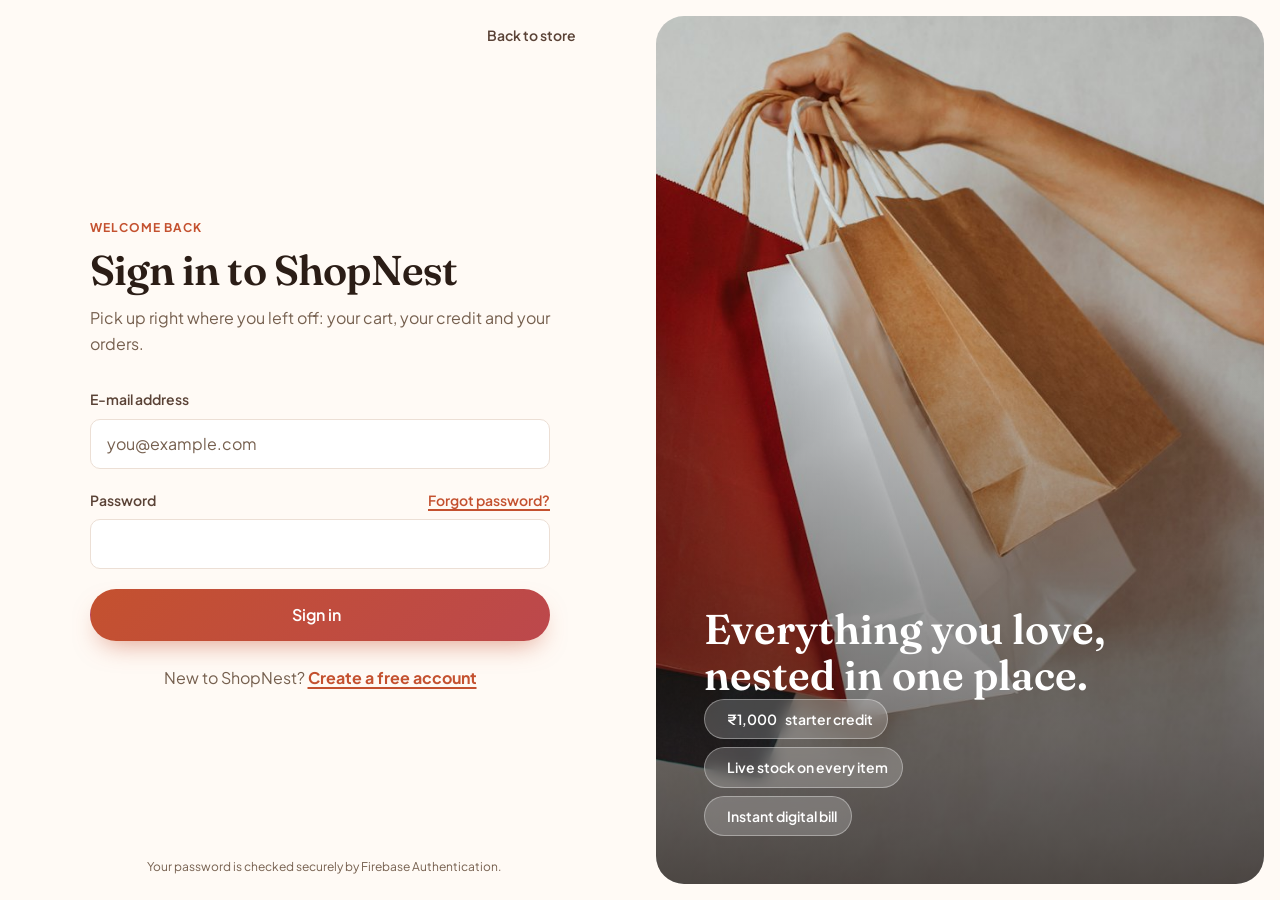
==== login.html @ c66fa0e1 "Authentication: sign up, sign in, reset password, session, route guards and validation" ====
<!DOCTYPE html>
<html lang="en">
<head>
  <meta charset="UTF-8">
  <meta name="viewport" content="width=device-width, initial-scale=1">
  <meta name="description" content="Sign in to your ShopNest account.">
  <meta name="theme-color" content="#fffaf5">
  <title>Sign in | ShopNest</title>
  <link rel="icon" href="assets/favicon.svg" type="image/svg+xml">
  <link rel="preconnect" href="https://fonts.googleapis.com">
  <link rel="preconnect" href="https://fonts.gstatic.com" crossorigin>
  <link rel="stylesheet" href="https://fonts.googleapis.com/css2?family=Fraunces:ital,opsz,wght@0,9..144,500;0,9..144,600;0,9..144,700;1,9..144,500;1,9..144,600&amp;family=Plus+Jakarta+Sans:wght@400;500;600;700;800&amp;display=swap">
  <link rel="stylesheet" href="css/theme.css">
  <link rel="stylesheet" href="css/base.css">
  <link rel="stylesheet" href="css/components.css">
  <link rel="stylesheet" href="css/auth.css">
</head>
<!-- data-guard="guest": signed-in users are sent to their home page -->
<body data-layout="auth" data-guard="guest" data-page="login">
  <a class="skip-link" href="#main">Skip to main content</a>

  <div class="auth-shell">
    <main id="main" class="auth-main page-main">
      <div class="auth-top">
        <div id="auth-logo"></div>
        <a class="auth-back" href="index.html"><span data-icon="chevronLeft" data-size="16"></span> Back to store</a>
      </div>

      <div class="auth-card">
        <p class="eyebrow">Welcome back</p>
        <h1 class="auth-title">Sign in to ShopNest</h1>
        <p class="auth-sub">Pick up right where you left off: your cart, your credit and your orders.</p>

        <!-- novalidate: we show our own friendly messages (js/validation.js) -->
        <form class="form-grid auth-form" id="login-form" novalidate>
          <div class="field">
            <label class="field-label" for="login-email">E-mail address</label>
            <input class="input" id="login-email" name="email" type="email" inputmode="email"
                   autocomplete="email" placeholder="you@example.com" required aria-describedby="login-email-error">
            <p class="field-error" id="login-email-error"></p>
          </div>

          <div class="field">
            <div class="field-row">
              <label class="field-label" for="login-password">Password</label>
              <a class="field-link" href="reset-password.html" id="forgot-link">Forgot password?</a>
            </div>
            <div class="password-wrap">
              <input class="input" id="login-password" name="password" type="password"
                     autocomplete="current-password" required aria-describedby="login-password-error">
              <button type="button" class="password-toggle" data-toggle-password aria-controls="login-password"
                      aria-pressed="false" aria-label="Show password"><span data-icon="eye"></span></button>
            </div>
            <p class="field-error" id="login-password-error"></p>
          </div>

          <button class="btn btn-primary btn-lg btn-block" id="login-submit" type="submit">
            Sign in <span data-icon="arrowRight" data-size="18"></span>
          </button>
        </form>

        <p class="auth-switch">New to ShopNest? <a href="signup.html" id="signup-link">Create a free account</a></p>
      </div>

      <p class="auth-foot"><span data-icon="shield" data-size="14"></span> Your password is checked securely by Firebase Authentication.</p>
    </main>

    <!-- Decorative photo panel (hidden on small screens) -->
    <aside class="auth-visual" aria-label="Why shop with ShopNest">
      <img src="assets/images/hero/shopping.jpg" alt="" width="900" height="1000">
      <div class="auth-visual__content">
        <p class="auth-visual__quote">Everything you love, nested in one place.</p>
        <ul class="auth-perks">
          <li><span data-icon="wallet" data-size="18"></span> <span data-credit-amount>₹1,000</span> starter credit</li>
          <li><span data-icon="bolt" data-size="18"></span> Live stock on every item</li>
          <li><span data-icon="receipt" data-size="18"></span> Instant digital bill</li>
        </ul>
      </div>
    </aside>
  </div>

  <script src="https://code.jquery.com/jquery-3.7.1.min.js" integrity="sha256-/JqT3SQfawRcv/BIHPThkBvs0OEvtFFmqPF/lYI/Cxo=" crossorigin="anonymous"></script>
  <script src="js/jquery-fallback.js"></script>
  <script src="js/config.js"></script>
  <script src="js/icons.js"></script>
  <script src="js/ui.js"></script>
  <script src="js/api.js"></script>
  <script src="js/auth.js"></script>
  <script src="js/layout.js"></script>
  <script src="js/validation.js"></script>
  <script src="js/auth-pages.js"></script>
</body>
</html>
---- css/theme.css ----
/* =====================================================================
   theme.css - THE DESIGN SYSTEM ("design tokens")
   This file contains ONLY CSS variables. Every other CSS file uses
   var(--name) instead of hard-coded colours, sizes or timings.
   Change a value here and the whole app re-themes itself.

   Mood: warm, light and stylish. Ivory and peach backgrounds,
   a terracotta brand colour, sage and mustard accents, cocoa text.
   ===================================================================== */

:root {
  /* ---------- 1. Raw palette (the paint tins) ---------- */
  --ivory-50:   #fffaf5;
  --ivory-100:  #fff4ea;
  --peach-100:  #ffeadb;
  --peach-200:  #ffd9c2;
  --peach-300:  #ffbf9c;
  --coral-400:  #ff9a76;
  --coral-500:  #f2734f;
  --terracotta-600: #c4512f;  /* brand: 4.6:1 with white text (AA) */
  --terracotta-700: #a3401f;
  --rose-400:   #ef8a9a;
  --rose-600:   #b8435c;      /* 5.3:1 with white text */
  --mustard-100: #fdf1d6;
  --mustard-400: #f2b544;
  --mustard-800: #865400;
  --sage-100:   #e4efe7;
  --sage-600:   #4f7a5e;      /* 4.9:1 with white text */
  --sage-700:   #3e6249;
  --red-100:    #fde4e0;
  --red-600:    #c8372d;
  --red-700:    #a32a22;
  --cocoa-950:  #1d130e;
  --cocoa-900:  #2b1d16;
  --cocoa-800:  #3d2a20;
  --cocoa-700:  #5a4236;
  --cocoa-500:  #76604f;      /* muted text: 5.6:1 on ivory (AA) */
  --cocoa-300:  #cbb8aa;
  --cocoa-200:  #ecdfd5;
  --cocoa-100:  #f6eee7;
  --white:      #ffffff;

  /* ---------- 2. Semantic colours (what the paint is FOR) ---------- */
  --color-bg:            var(--ivory-50);
  --color-surface:       var(--white);
  --color-surface-alt:   var(--ivory-100);
  --color-muted-bg:      var(--cocoa-100);
  --color-text:          var(--cocoa-900);
  --color-text-soft:     var(--cocoa-700);
  --color-text-muted:    var(--cocoa-500);
  --color-text-inverse:  var(--white);
  --color-border:        var(--cocoa-200);
  --color-border-strong: var(--cocoa-300);
  --color-selection:     var(--peach-200);
  --color-code-bg:       var(--cocoa-950);
  --color-code-text:     var(--peach-100);

  --color-primary:       var(--terracotta-600);
  --color-primary-hover: var(--terracotta-700);
  --color-primary-soft:  var(--peach-100);
  --color-accent:        var(--sage-600);
  --color-accent-strong: var(--sage-700);
  --color-accent-soft:   var(--sage-100);
  --color-highlight:     var(--mustard-400);
  --color-highlight-soft: var(--mustard-100);
  --color-focus:         var(--coral-500);

  --color-success:       var(--sage-700);
  --color-success-soft:  var(--sage-100);
  --color-warning:       var(--mustard-800);
  --color-warning-soft:  var(--mustard-100);
  --color-danger:        var(--red-600);
  --color-danger-hover:  var(--red-700);
  --color-danger-soft:   var(--red-100);
  --color-info:          var(--terracotta-700);
  --color-info-soft:     var(--peach-100);

  --color-overlay: rgba(29, 19, 14, 0.5);

  /* Decorative blobs behind the hero */
  --color-blob-a: var(--peach-200);
  --color-blob-b: var(--mustard-100);

  /* Announcement bar + footer + admin sidebar (dark cocoa) */
  --color-dark-bg:        var(--cocoa-900);
  --color-dark-text:      #e9dcd2;
  --color-dark-muted:     #b9a598;
  --color-sidebar-text:   #e2d4c9;
  --color-sidebar-muted:  #a8968a;
  --color-sidebar-active: var(--white);
  --color-admin-bg:       #f7f0ea;

  /* Logo gradient */
  --logo-a: var(--coral-400);
  --logo-b: var(--coral-500);
  --logo-c: var(--rose-600);

  /* Translucent ("glass") colours for layers over photos / gradients */
  --color-glass:        rgba(255, 250, 245, 0.86);
  --color-glass-border: rgba(236, 223, 213, 0.8);
  --white-a10: rgba(255, 255, 255, 0.10);
  --white-a20: rgba(255, 255, 255, 0.20);
  --white-a35: rgba(255, 255, 255, 0.35);
  --white-a70: rgba(255, 255, 255, 0.70);
  --white-a90: rgba(255, 255, 255, 0.92);
  --ink-a20:   rgba(29, 19, 14, 0.20);
  --ink-a55:   rgba(29, 19, 14, 0.55);
  --color-glow: rgba(196, 81, 47, 0.32);

  /* ---------- 3. Gradients ---------- */
  /* Bright sunset gradient: decoration only (not behind small text). */
  --gradient-brand: linear-gradient(135deg, var(--peach-300) 0%, var(--coral-500) 50%, var(--rose-400) 100%);
  /* Darker version: safe for white text on buttons (AA contrast). */
  --gradient-button: linear-gradient(135deg, var(--terracotta-600) 0%, var(--rose-600) 100%);
  /* Gradient for big headline words on light backgrounds. */
  --gradient-text: linear-gradient(120deg, var(--terracotta-600) 0%, var(--rose-600) 100%);
  /* Soft wash for hero / section backgrounds. */
  --gradient-soft: linear-gradient(135deg, var(--ivory-100) 0%, var(--peach-100) 55%, var(--mustard-100) 100%);
  --gradient-peach: linear-gradient(160deg, #ffe3d1 0%, #ffd2bd 100%);
  --gradient-sage: linear-gradient(160deg, #e7f1e9 0%, #d3e6d8 100%);
  --gradient-mustard: linear-gradient(160deg, #fff1d2 0%, #fde2a9 100%);
  --gradient-dark: linear-gradient(160deg, var(--cocoa-950) 0%, #2f1d15 60%, #3b2219 100%);
  --gradient-sheen: linear-gradient(110deg, transparent 30%, rgba(255, 255, 255, 0.6) 50%, transparent 70%);
  /* Darkens the bottom of a photo so white text on it stays readable. */
  --gradient-photo-shade: linear-gradient(180deg, transparent 35%, rgba(29, 19, 14, 0.72) 100%);

  /* ---------- 4. Category tones (fallback images + icons) ---------- */
  --cat-1-a:  #f2734f; --cat-1-b:  #c4512f;   /* Electronics */
  --cat-2-a:  #ef8a9a; --cat-2-b:  #b8435c;   /* Mobiles & Tablets */
  --cat-3-a:  #8c6a5a; --cat-3-b:  #5a4236;   /* Computers & Accessories */
  --cat-4-a:  #f29d8a; --cat-4-b:  #c9606e;   /* Clothing */
  --cat-5-a:  #e8a15d; --cat-5-b:  #b86a2a;   /* Footwear */
  --cat-6-a:  #7fae8c; --cat-6-b:  #4f7a5e;   /* Groceries */
  --cat-7-a:  #f2b544; --cat-7-b:  #c98a1c;   /* Home & Kitchen */
  --cat-8-a:  #f0a3b0; --cat-8-b:  #c46a7e;   /* Beauty & Personal Care */
  --cat-9-a:  #6fa59a; --cat-9-b:  #3e6f64;   /* Sports & Fitness */
  --cat-10-a: #d98b6a; --cat-10-b: #9c5236;   /* Books & Stationery */
  --cat-11-a: #f6b26b; --cat-11-b: #e0704f;   /* Toys & Baby */
  --cat-12-a: #a08876; --cat-12-b: #6b5141;   /* Watches & Accessories */
  --cat-13-a: #c9a36b; --cat-13-b: #8f6a37;   /* Pet Supplies */
  --cat-0-a:  #f2734f; --cat-0-b:  #b8435c;   /* anything else */

  /* ---------- 5. Typography ---------- */
  --font-sans: "Plus Jakarta Sans", system-ui, -apple-system, "Segoe UI", Roboto, "Helvetica Neue", Arial, sans-serif;
  --font-display: "Fraunces", Georgia, "Times New Roman", serif;
  --font-mono: ui-monospace, "Cascadia Code", Consolas, "Courier New", monospace;

  --fs-xs:   0.75rem;   /* 12px */
  --fs-sm:   0.875rem;  /* 14px */
  --fs-base: 1rem;      /* 16px */
  --fs-md:   1.125rem;  /* 18px */
  --fs-lg:   1.375rem;  /* 22px */
  --fs-xl:   1.75rem;   /* 28px */
  --fs-2xl:  clamp(1.9rem, 1.4rem + 1.8vw, 2.6rem);
  --fs-hero: clamp(2.3rem, 1.5rem + 3.4vw, 3.9rem);

  --fw-regular: 400;
  --fw-medium:  500;
  --fw-semibold: 600;
  --fw-bold:    700;
  --fw-black:   800;

  --lh-tight: 1.12;
  --lh-snug:  1.3;
  --lh-base:  1.6;

  --tracking-tight: -0.02em;
  --tracking-wide:  0.08em;

  /* ---------- 6. Spacing scale (4px steps) ---------- */
  --space-1:  0.25rem;
  --space-2:  0.5rem;
  --space-3:  0.75rem;
  --space-4:  1rem;
  --space-5:  1.25rem;
  --space-6:  1.5rem;
  --space-8:  2rem;
  --space-10: 2.5rem;
  --space-12: 3rem;
  --space-16: 4rem;
  --space-20: 5rem;

  /* ---------- 7. Radii ---------- */
  --radius-xs:   6px;
  --radius-sm:   10px;
  --radius-md:   14px;
  --radius-lg:   20px;
  --radius-xl:   28px;
  --radius-pill: 999px;

  /* ---------- 8. Shadows (warm-tinted) ---------- */
  --shadow-xs: 0 1px 2px rgba(61, 42, 32, 0.06);
  --shadow-sm: 0 2px 8px rgba(61, 42, 32, 0.06), 0 1px 2px rgba(61, 42, 32, 0.04);
  --shadow-md: 0 12px 28px -10px rgba(61, 42, 32, 0.16), 0 2px 6px rgba(61, 42, 32, 0.05);
  --shadow-lg: 0 26px 50px -18px rgba(91, 46, 25, 0.28), 0 6px 14px rgba(61, 42, 32, 0.06);
  --shadow-glow: 0 12px 26px -10px rgba(196, 81, 47, 0.55);
  --shadow-focus: 0 0 0 3px var(--white), 0 0 0 6px var(--color-focus);

  /* ---------- 9. Motion ---------- */
  --ease-out:    cubic-bezier(0.22, 1, 0.36, 1);
  --ease-spring: cubic-bezier(0.34, 1.56, 0.64, 1);
  --dur-fast: 150ms;
  --dur:      260ms;
  --dur-slow: 480ms;

  /* ---------- 10. Layout ---------- */
  --container-max: 1280px;
  --container-pad: clamp(1rem, 3vw, 2rem);
  --header-h: 76px;
  --sidebar-w: 264px;

  /* ---------- 11. Layers (z-index) ---------- */
  --z-header:  50;
  --z-sidebar: 60;
  --z-drawer:  80;
  --z-modal:   90;
  --z-toast:   100;
}

/* Users who ask their OS for less motion get instant transitions. */
@media (prefers-reduced-motion: reduce) {
  :root {
    --dur-fast: 0ms;
    --dur:      0ms;
    --dur-slow: 0ms;
  }
}
---- css/base.css ----
/* =====================================================================
   base.css - reset, typography, layout helpers and accessibility basics.
   Uses only variables from theme.css.
   ===================================================================== */

/* ---------- Reset ---------- */
*,
*::before,
*::after {
  box-sizing: border-box;
}

html {
  -webkit-text-size-adjust: 100%;
  scroll-behavior: smooth;
}

body {
  margin: 0;
  min-height: 100vh;
  font-family: var(--font-sans);
  font-size: var(--fs-base);
  line-height: var(--lh-base);
  color: var(--color-text);
  background: var(--color-bg);
  -webkit-font-smoothing: antialiased;
  -moz-osx-font-smoothing: grayscale;
  text-rendering: optimizeLegibility;
}

img,
svg {
  display: block;
  max-width: 100%;
}

/* Inline SVG icons sit next to text. */
.icon {
  display: inline-block;
  flex-shrink: 0;
  vertical-align: middle;
}

button,
input,
select,
textarea {
  font: inherit;
  color: inherit;
}

button {
  cursor: pointer;
}

h1, h2, h3, h4, h5, h6 {
  margin: 0;
  font-family: var(--font-display); /* Fraunces: a warm, stylish serif */
  line-height: var(--lh-tight);
  letter-spacing: var(--tracking-tight);
  font-weight: var(--fw-bold);
}

p {
  margin: 0;
}

ul[class],
ol[class] {
  margin: 0;
  padding: 0;
  list-style: none;
}

a {
  color: var(--color-primary);
  text-decoration-thickness: 1.5px;
  text-underline-offset: 3px;
}

a:hover {
  color: var(--color-primary-hover);
}

table {
  border-collapse: collapse;
  width: 100%;
}

pre,
code {
  font-family: var(--font-mono);
  font-size: var(--fs-sm);
}

::selection {
  background: var(--color-selection);
  color: var(--color-text);
}

/* ---------- Accessibility ---------- */

/* Visible focus ring for keyboard users only (not on mouse click). */
:focus-visible {
  outline: none;
  box-shadow: var(--shadow-focus);
  border-radius: var(--radius-xs);
}

/* Hidden on screen but still read by screen readers. */
.visually-hidden {
  position: absolute !important;
  width: 1px;
  height: 1px;
  padding: 0;
  margin: -1px;
  overflow: hidden;
  clip: rect(0 0 0 0);
  white-space: nowrap;
  border: 0;
}

/* "Skip to content" link: first thing a keyboard user reaches. */
.skip-link {
  position: absolute;
  top: var(--space-2);
  left: var(--space-2);
  z-index: var(--z-toast);
  padding: var(--space-2) var(--space-4);
  border-radius: var(--radius-sm);
  background: var(--color-primary);
  color: var(--color-text-inverse);
  font-weight: var(--fw-semibold);
  transform: translateY(-200%);
  transition: transform var(--dur) var(--ease-out);
}

.skip-link:focus {
  transform: translateY(0);
  color: var(--color-text-inverse);
}

/* ---------- Layout helpers ---------- */
.container {
  width: 100%;
  max-width: var(--container-max);
  margin-inline: auto;
  padding-inline: var(--container-pad);
}

.section {
  padding-block: var(--space-16);
}

.section-head {
  display: flex;
  flex-wrap: wrap;
  align-items: flex-end;
  justify-content: space-between;
  gap: var(--space-4);
  margin-bottom: var(--space-8);
}

.eyebrow {
  display: inline-flex;
  align-items: center;
  gap: var(--space-2);
  font-size: var(--fs-xs);
  font-weight: var(--fw-bold);
  letter-spacing: var(--tracking-wide);
  text-transform: uppercase;
  color: var(--color-primary);
}

.section-title {
  font-size: var(--fs-2xl);
  font-weight: var(--fw-semibold);
  margin-top: var(--space-2);
}

.section-sub {
  margin-top: var(--space-2);
  color: var(--color-text-muted);
  max-width: 56ch;
}

.text-gradient {
  background: var(--gradient-text);
  -webkit-background-clip: text;
  background-clip: text;
  color: transparent;
}

.text-muted {
  color: var(--color-text-muted);
}

.stack > * + * {
  margin-top: var(--space-4);
}

/* ---------- Route guards ----------
   Pages with <body data-guard="..."> stay invisible until js/auth.js
   has checked who is signed in and added the class "auth-ok".
   This stops a flash of a page the visitor is not allowed to see. */
body[data-guard]:not(.auth-ok) {
  visibility: hidden;
}

/* ---------- Small utilities ---------- */
.min-w-0 {
  min-width: 0;
}

/* Makes a <button> look like plain content (e.g. a sidebar link). */
.btn-reset {
  width: 100%;
  border: 0;
  background: none;
  text-align: left;
  font: inherit;
}

@media (max-width: 600px) {
  .hide-sm {
    display: none !important;
  }
}

/* ---------- Page entrance animation ---------- */
.page-main {
  animation: page-in var(--dur-slow) var(--ease-out) both;
}

@keyframes page-in {
  from {
    opacity: 0;
    transform: translateY(12px);
  }
  to {
    opacity: 1;
    transform: none;
  }
}

/* Users who prefer less motion: switch off animations everywhere. */
@media (prefers-reduced-motion: reduce) {
  *,
  *::before,
  *::after {
    animation-duration: 0.01ms !important;
    animation-iteration-count: 1 !important;
    transition-duration: 0.01ms !important;
    scroll-behavior: auto !important;
  }
}
---- css/components.css ----
/* =====================================================================
   components.css - reusable building blocks used on every page:
   logo, buttons, spinner, form fields, cards, badges, chips,
   product image placeholder, skeleton loaders, pagination,
   empty state, toast notifications and modal dialogs.
   ===================================================================== */

/* =========================== LOGO =========================== */
.logo {
  display: inline-flex;
  align-items: center;
  gap: var(--space-3);
  text-decoration: none;
  color: var(--color-text);
}

.logo:hover {
  color: var(--color-text);
}

.logo-mark {
  flex-shrink: 0;
  width: 40px;
  height: 40px;
  filter: drop-shadow(0 6px 12px var(--color-glow));
  transition: transform var(--dur) var(--ease-spring);
}

.logo:hover .logo-mark {
  transform: rotate(-8deg) scale(1.06);
}

.logo-text {
  font-family: var(--font-display);
  font-size: var(--fs-lg);
  font-weight: var(--fw-bold);
  letter-spacing: -0.02em;
}

.logo-text span {
  background: var(--gradient-text);
  -webkit-background-clip: text;
  background-clip: text;
  color: transparent;
}

/* Colours inside the SVG logo come from the theme. */
.logo-stop-a { stop-color: var(--logo-a); }
.logo-stop-b { stop-color: var(--logo-b); }
.logo-stop-c { stop-color: var(--logo-c); }
.logo-bag    { fill: var(--white); }
.logo-weave  { stroke: var(--color-primary); }
.logo-handle { stroke: var(--white); }
.logo-egg    { fill: var(--color-highlight); }

.logo--light .logo-text {
  color: var(--white);
}

/* =========================== BUTTONS =========================== */
.btn {
  --btn-pad-y: 0.72rem;
  --btn-pad-x: 1.25rem;
  position: relative;
  display: inline-flex;
  align-items: center;
  justify-content: center;
  gap: var(--space-2);
  padding: var(--btn-pad-y) var(--btn-pad-x);
  border: 1.5px solid transparent;
  border-radius: var(--radius-pill);
  font-size: var(--fs-sm);
  font-weight: var(--fw-semibold);
  line-height: 1.2;
  text-decoration: none;
  white-space: nowrap;
  user-select: none;
  transition:
    transform var(--dur-fast) var(--ease-out),
    box-shadow var(--dur) var(--ease-out),
    background-color var(--dur) var(--ease-out),
    border-color var(--dur) var(--ease-out),
    color var(--dur) var(--ease-out);
}

.btn:active:not([disabled]) {
  transform: translateY(1px) scale(0.98);
}

.btn[disabled],
.btn[aria-disabled="true"] {
  opacity: 0.6;
  cursor: not-allowed;
  box-shadow: none;
}

/* Primary: rich gradient, white text, soft glow. */
.btn-primary {
  background: var(--gradient-button);
  background-size: 160% 100%;
  background-position: 0% 50%;
  color: var(--color-text-inverse);
  box-shadow: var(--shadow-glow);
}

.btn-primary:hover:not([disabled]) {
  background-position: 100% 50%;
  color: var(--color-text-inverse);
  transform: translateY(-2px);
}

.btn-secondary {
  background: var(--color-surface);
  border-color: var(--color-border);
  color: var(--color-text);
  box-shadow: var(--shadow-xs);
}

.btn-secondary:hover:not([disabled]) {
  border-color: var(--color-primary);
  color: var(--color-primary);
}

.btn-ghost {
  background: transparent;
  color: var(--color-text-soft);
}

.btn-ghost:hover:not([disabled]) {
  background: var(--color-primary-soft);
  color: var(--color-primary-hover);
}

.btn-accent {
  background: var(--color-accent);
  color: var(--color-text-inverse);
}

.btn-accent:hover:not([disabled]) {
  background: var(--color-accent-strong);
  color: var(--color-text-inverse);
}

.btn-danger {
  background: var(--color-danger);
  color: var(--color-text-inverse);
}

.btn-danger:hover:not([disabled]) {
  background: var(--color-danger-hover);
  color: var(--color-text-inverse);
}

.btn-light {
  background: var(--white);
  color: var(--color-primary);
}

.btn-light:hover:not([disabled]) {
  color: var(--color-primary-hover);
  transform: translateY(-2px);
}

.btn-sm {
  --btn-pad-y: 0.45rem;
  --btn-pad-x: 0.9rem;
  font-size: var(--fs-xs);
}

.btn-lg {
  --btn-pad-y: 0.95rem;
  --btn-pad-x: 1.75rem;
  font-size: var(--fs-base);
}

.btn-block {
  width: 100%;
}

/* Round icon-only button (cart, close, menu ...). Needs an aria-label. */
.btn-icon {
  --btn-pad-y: 0;
  --btn-pad-x: 0;
  width: 44px;
  height: 44px;
  border-radius: var(--radius-pill);
}

/* Busy state (set by Ui.setBusy): text fades, spinner shows. */
.btn.is-busy {
  pointer-events: none;
}

/* =========================== SPINNER =========================== */
.spinner {
  display: inline-block;
  width: 1.1em;
  height: 1.1em;
  border: 2px solid currentColor;
  border-right-color: transparent;
  border-radius: 50%;
  animation: spin 0.7s linear infinite;
}

.spinner-lg {
  width: 2.5rem;
  height: 2.5rem;
  border-width: 3px;
  color: var(--color-primary);
}

@keyframes spin {
  to {
    transform: rotate(360deg);
  }
}

/* =========================== FORMS =========================== */
.form-grid {
  display: grid;
  gap: var(--space-5);
}

.field {
  display: grid;
  align-content: start; /* side-by-side fields stay top-aligned even if one has a hint */
  gap: var(--space-2);
}

.field-label {
  font-size: var(--fs-sm);
  font-weight: var(--fw-semibold);
  color: var(--color-text-soft);
}

.field-label .required {
  color: var(--color-danger);
}

.input {
  width: 100%;
  min-height: 48px;
  padding: 0.7rem 1rem;
  border: 1.5px solid var(--color-border);
  border-radius: var(--radius-sm);
  background: var(--color-surface);
  color: var(--color-text);
  transition: border-color var(--dur) var(--ease-out), box-shadow var(--dur) var(--ease-out);
}

.input::placeholder {
  color: var(--color-text-muted);
}

.input:hover {
  border-color: var(--color-border-strong);
}

.input:focus {
  outline: none;
  border-color: var(--color-primary);
  box-shadow: 0 0 0 4px var(--color-primary-soft);
}

textarea.input {
  min-height: 110px;
  resize: vertical;
}

select.input {
  appearance: none;
  padding-right: 2.5rem;
  background-image: linear-gradient(45deg, transparent 50%, var(--color-text-muted) 50%),
    linear-gradient(135deg, var(--color-text-muted) 50%, transparent 50%);
  background-position: calc(100% - 20px) 50%, calc(100% - 14px) 50%;
  background-size: 6px 6px;
  background-repeat: no-repeat;
}

.input.is-invalid {
  border-color: var(--color-danger);
}

.input.is-invalid:focus {
  box-shadow: 0 0 0 4px var(--color-danger-soft);
}

.field-hint {
  font-size: var(--fs-xs);
  color: var(--color-text-muted);
}

.field-error {
  display: flex;
  align-items: center;
  gap: var(--space-1);
  font-size: var(--fs-xs);
  font-weight: var(--fw-medium);
  color: var(--color-danger);
}

.field-error:empty {
  display: none;
}

/* Input with an icon on the left (e.g. search). */
.input-wrap {
  position: relative;
}

.input-wrap > .icon {
  position: absolute;
  left: 14px;
  top: 50%;
  transform: translateY(-50%);
  color: var(--color-text-muted);
  pointer-events: none;
}

.input-wrap > .input {
  padding-left: 2.75rem;
}

/* Two fields side by side (they stack on phones). */
.field-pair {
  display: grid;
  grid-template-columns: 1fr 1fr;
  gap: var(--space-5) var(--space-4);
}

/* A fixed prefix inside an input: "+91" for mobiles, "₹" for prices. */
.input-prefix {
  position: relative;
}

.input-prefix__text {
  position: absolute;
  top: 50%;
  left: 14px;
  font-weight: var(--fw-semibold);
  color: var(--color-text-muted);
  transform: translateY(-50%);
  pointer-events: none;
}

.input-prefix .input {
  padding-left: 3.1rem;
}

/* Label on the left, a link on the right ("Forgot password?"). */
.field-row {
  display: flex;
  align-items: baseline;
  justify-content: space-between;
  gap: var(--space-3);
}

.field-link {
  font-size: var(--fs-sm);
  font-weight: var(--fw-semibold);
}

/* Small counter next to a textarea label ("120 / 500"). */
.char-count {
  font-size: var(--fs-xs);
  color: var(--color-text-muted);
  font-variant-numeric: tabular-nums;
}

@media (max-width: 520px) {
  .field-pair {
    grid-template-columns: 1fr;
  }
}

/* =========================== SWITCH (on / off) ===========================
   Two versions share these styles:
   1. <button role="switch" aria-checked="true">  (table rows: click = save)
   2. <label class="switch"><input type="checkbox" class="switch__input"> (forms) */
.switch {
  display: inline-flex;
  align-items: center;
  gap: var(--space-2);
  padding: 4px;
  border: 0;
  border-radius: var(--radius-pill);
  background: none;
  font-size: var(--fs-sm);
  font-weight: var(--fw-semibold);
  color: var(--color-text-soft);
  cursor: pointer;
}

.switch__input {
  position: absolute;
  opacity: 0;
  width: 1px;
  height: 1px;
}

.switch__track {
  position: relative;
  flex-shrink: 0;
  width: 40px;
  height: 24px;
  border-radius: var(--radius-pill);
  background: var(--color-border-strong);
  transition: background-color var(--dur) var(--ease-out);
}

.switch__thumb {
  position: absolute;
  top: 3px;
  left: 3px;
  width: 18px;
  height: 18px;
  border-radius: 50%;
  background: var(--white);
  box-shadow: var(--shadow-sm);
  transition: transform var(--dur) var(--ease-spring);
}

/* ON state, for both versions */
.switch[aria-checked="true"] .switch__track,
.switch__input:checked + .switch__track {
  background: var(--color-accent);
}

.switch[aria-checked="true"] .switch__thumb,
.switch__input:checked + .switch__track .switch__thumb {
  transform: translateX(16px);
}

.switch[aria-checked="true"] .switch__text {
  color: var(--color-accent-strong);
}

.switch__input:focus-visible + .switch__track {
  box-shadow: var(--shadow-focus);
}

.switch.is-busy {
  opacity: 0.6;
  cursor: progress;
}

.switch--field {
  justify-self: start;
  min-height: 48px;
}

/* =========================== CARDS =========================== */
.card {
  background: var(--color-surface);
  border: 1px solid var(--color-border);
  border-radius: var(--radius-lg);
  box-shadow: var(--shadow-sm);
}

.card-pad {
  padding: var(--space-6);
}

.card-title {
  font-size: var(--fs-md);
  font-weight: var(--fw-bold);
}

/* Round avatar with the user's first letter (store header + admin sidebar). */
.avatar {
  display: grid;
  place-items: center;
  width: 32px;
  height: 32px;
  border-radius: 50%;
  background: var(--gradient-button);
  color: var(--color-text-inverse);
  font-size: var(--fs-xs);
  font-weight: var(--fw-bold);
  text-transform: uppercase;
}

/* =========================== BADGES =========================== */
.badge {
  display: inline-flex;
  align-items: center;
  gap: 0.35em;
  padding: 0.25em 0.7em;
  border-radius: var(--radius-pill);
  font-size: var(--fs-xs);
  font-weight: var(--fw-semibold);
  line-height: 1.4;
  white-space: nowrap;
}

/* The small coloured dot before the badge text. */
.badge-dot::before {
  content: "";
  width: 0.5em;
  height: 0.5em;
  border-radius: 50%;
  background: currentColor;
}

.badge-success { background: var(--color-success-soft); color: var(--color-success); }
.badge-warning { background: var(--color-warning-soft); color: var(--color-warning); }
.badge-danger  { background: var(--color-danger-soft);  color: var(--color-danger-hover); }
.badge-info    { background: var(--color-info-soft);    color: var(--color-info); }
.badge-accent  { background: var(--color-accent-soft);  color: var(--color-accent-strong); }
.badge-muted   { background: var(--color-muted-bg);            color: var(--color-text-soft); }

/* =========================== CHIPS (filters) =========================== */
.chip-row {
  display: flex;
  flex-wrap: wrap;
  gap: var(--space-2);
}

.chip {
  display: inline-flex;
  align-items: center;
  gap: var(--space-2);
  min-height: 40px;
  padding: 0.45rem 1rem 0.45rem 0.55rem;
  border: 1.5px solid var(--color-border);
  border-radius: var(--radius-pill);
  background: var(--color-surface);
  color: var(--color-text-soft);
  font-size: var(--fs-sm);
  font-weight: var(--fw-semibold);
  text-decoration: none;
  transition: all var(--dur) var(--ease-out);
}

.chip-icon {
  display: grid;
  place-items: center;
  width: 28px;
  height: 28px;
  border-radius: 50%;
  background: linear-gradient(135deg, var(--tone-a), var(--tone-b));
  color: var(--white);
}

.chip:hover {
  border-color: var(--color-primary);
  color: var(--color-primary);
  transform: translateY(-2px);
  box-shadow: var(--shadow-sm);
}

.chip.is-active,
.chip[aria-pressed="true"] {
  border-color: transparent;
  background: var(--gradient-button);
  color: var(--color-text-inverse);
  box-shadow: var(--shadow-glow);
}

/* =========================== CATEGORY TONES =========================== */
/* placeholder.js adds .tone-N; these map N to the colours in theme.css. */
.tone-0  { --tone-a: var(--cat-0-a);  --tone-b: var(--cat-0-b); }
.tone-1  { --tone-a: var(--cat-1-a);  --tone-b: var(--cat-1-b); }
.tone-2  { --tone-a: var(--cat-2-a);  --tone-b: var(--cat-2-b); }
.tone-3  { --tone-a: var(--cat-3-a);  --tone-b: var(--cat-3-b); }
.tone-4  { --tone-a: var(--cat-4-a);  --tone-b: var(--cat-4-b); }
.tone-5  { --tone-a: var(--cat-5-a);  --tone-b: var(--cat-5-b); }
.tone-6  { --tone-a: var(--cat-6-a);  --tone-b: var(--cat-6-b); }
.tone-7  { --tone-a: var(--cat-7-a);  --tone-b: var(--cat-7-b); }
.tone-8  { --tone-a: var(--cat-8-a);  --tone-b: var(--cat-8-b); }
.tone-9  { --tone-a: var(--cat-9-a);  --tone-b: var(--cat-9-b); }
.tone-10 { --tone-a: var(--cat-10-a); --tone-b: var(--cat-10-b); }
.tone-11 { --tone-a: var(--cat-11-a); --tone-b: var(--cat-11-b); }
.tone-12 { --tone-a: var(--cat-12-a); --tone-b: var(--cat-12-b); }
.tone-13 { --tone-a: var(--cat-13-a); --tone-b: var(--cat-13-b); }

/* =========================== PRODUCT IMAGE PLACEHOLDER =========================== */
/* A category-coloured gradient "photo" with a big faded icon and the
   product initials on a frosted-glass tile. Built by placeholder.js. */
.product-art {
  position: relative;
  display: grid;
  place-items: center;
  aspect-ratio: 4 / 3;
  overflow: hidden;
  isolation: isolate;
  border-radius: var(--radius-md);
  background: linear-gradient(135deg, var(--tone-a), var(--tone-b));
  color: var(--white);
}

/* Two soft light blobs give the gradient depth. */
.product-art::before {
  content: "";
  position: absolute;
  inset: 0;
  z-index: -1;
  background:
    radial-gradient(circle at 18% 12%, var(--white-a35), transparent 42%),
    radial-gradient(circle at 92% 95%, var(--white-a20), transparent 48%);
}

/* Subtle dotted texture. */
.product-art::after {
  content: "";
  position: absolute;
  inset: 0;
  z-index: -1;
  background-image: radial-gradient(var(--white-a20) 1px, transparent 1px);
  background-size: 14px 14px;
  mask-image: linear-gradient(160deg, black, transparent 70%);
  -webkit-mask-image: linear-gradient(160deg, black, transparent 70%);
}

.product-art__watermark {
  display: block;
  position: absolute;
  right: -10%;
  bottom: -16%;
  width: 64%;
  height: auto;
  opacity: 0.2;
  transform: rotate(-14deg);
  transition: transform var(--dur-slow) var(--ease-out);
}

.product-art__watermark svg {
  width: 100%;
  height: auto;
}

.product-art__initials {
  padding: 0.3em 0.55em;
  border: 1px solid var(--white-a35);
  border-radius: var(--radius-md);
  background: var(--white-a20);
  backdrop-filter: blur(8px);
  -webkit-backdrop-filter: blur(8px);
  font-size: clamp(1.6rem, 1.2rem + 2vw, 2.4rem);
  font-weight: var(--fw-black);
  letter-spacing: -0.04em;
  line-height: 1;
  box-shadow: 0 10px 30px -10px var(--ink-a20);
}

.product-art__badge {
  position: absolute;
  top: var(--space-3);
  left: var(--space-3);
  display: grid;
  place-items: center;
  width: 34px;
  height: 34px;
  border-radius: 50%;
  background: var(--white-a20);
  border: 1px solid var(--white-a35);
  backdrop-filter: blur(6px);
  -webkit-backdrop-filter: blur(6px);
}

/* Larger version for the product details page. */
.product-art--lg {
  aspect-ratio: 1 / 1;
  border-radius: var(--radius-xl);
}

.product-art--lg .product-art__initials {
  font-size: clamp(2.6rem, 2rem + 4vw, 4.5rem);
}

/* Tiny square version for table rows and cart lines. */
.product-art--thumb {
  width: 44px;
  aspect-ratio: 1 / 1;
  border-radius: var(--radius-sm);
}

.product-art--thumb .product-art__badge,
.product-art--thumb .product-art__watermark {
  display: none;
}

.product-art--thumb .product-art__initials {
  padding: 0;
  border: 0;
  background: none;
  box-shadow: none;
  backdrop-filter: none;
  -webkit-backdrop-filter: none;
  font-size: var(--fs-sm);
  letter-spacing: 0;
}

/* =========================== PRODUCT PHOTO =========================== */
/* Real photo in a square frame with a warm background while it loads. */
.product-photo {
  position: relative;
  aspect-ratio: 1 / 1;
  overflow: hidden;
  border-radius: var(--radius-md);
  background: var(--color-muted-bg);
}

.product-photo img {
  width: 100%;
  height: 100%;
  object-fit: cover;
  transition: transform var(--dur-slow) var(--ease-out);
}

.product-photo--lg {
  border-radius: var(--radius-xl);
}

.product-photo--thumb {
  width: 44px;
  border-radius: var(--radius-sm);
}

/* The generated picture is square too when it replaces a photo. */
.product-art--md {
  aspect-ratio: 1 / 1;
}

/* =========================== PRODUCT CARD =========================== */
.product-grid {
  display: grid;
  grid-template-columns: repeat(4, minmax(0, 1fr));
  gap: var(--space-6);
}

.product-card {
  position: relative;
  display: flex;
  flex-direction: column;
  overflow: hidden;
  border: 1px solid var(--color-border);
  border-radius: var(--radius-lg);
  background: var(--color-surface);
  transition: transform var(--dur) var(--ease-out), box-shadow var(--dur) var(--ease-out), border-color var(--dur) var(--ease-out);
}

.product-card:hover {
  transform: translateY(-6px);
  border-color: transparent;
  box-shadow: var(--shadow-lg);
}

.product-card__media {
  position: relative;
  padding: var(--space-3) var(--space-3) 0;
}

.product-card:hover .product-photo img {
  transform: scale(1.06);
}

/* Small label on the photo, e.g. "Only 8 left". */
.product-card__flag {
  position: absolute;
  top: var(--space-5);
  left: var(--space-5);
  padding: 4px 10px;
  border-radius: var(--radius-pill);
  background: var(--white-a90);
  box-shadow: var(--shadow-sm);
  font-size: var(--fs-xs);
  font-weight: var(--fw-bold);
  color: var(--color-primary-hover);
}

.product-card__body {
  display: flex;
  flex: 1;
  flex-direction: column;
  gap: var(--space-1);
  padding: var(--space-4) var(--space-4) var(--space-4);
}

.product-card__cat {
  font-size: var(--fs-xs);
  font-weight: var(--fw-semibold);
  letter-spacing: 0.04em;
  text-transform: uppercase;
  color: var(--color-text-muted);
}

.product-card__title {
  font-family: var(--font-sans);
  font-size: var(--fs-base);
  font-weight: var(--fw-semibold);
  letter-spacing: 0;
  line-height: var(--lh-snug);
}

.product-card__foot {
  display: flex;
  align-items: center;
  justify-content: space-between;
  gap: var(--space-3);
  margin-top: auto;
  padding-top: var(--space-3);
}

.product-card__price {
  font-family: var(--font-display);
  font-size: var(--fs-lg);
  font-weight: var(--fw-semibold);
}

@media (max-width: 1024px) {
  .product-grid {
    grid-template-columns: repeat(3, minmax(0, 1fr));
  }
}

@media (max-width: 700px) {
  .product-grid {
    grid-template-columns: repeat(2, minmax(0, 1fr));
    gap: var(--space-3);
  }

  .product-card__body {
    padding: var(--space-3);
  }

  .product-card__foot {
    flex-direction: column;
    align-items: stretch;
  }
}

/* =========================== SKELETON LOADERS =========================== */
.skeleton {
  position: relative;
  overflow: hidden;
  border-radius: var(--radius-sm);
  background: var(--color-muted-bg);
}

.skeleton::after {
  content: "";
  position: absolute;
  inset: 0;
  background: var(--gradient-sheen);
  transform: translateX(-100%);
  animation: shimmer 1.4s ease-in-out infinite;
}

@keyframes shimmer {
  to {
    transform: translateX(100%);
  }
}

.skeleton-line {
  height: 0.9rem;
  margin-top: var(--space-2);
}

.skeleton-line.w-40 { width: 40%; }
.skeleton-line.w-60 { width: 60%; }
.skeleton-line.w-80 { width: 80%; }

.skeleton-art {
  aspect-ratio: 1 / 1;
  border-radius: var(--radius-md);
}

.skeleton-chip {
  width: 120px;
  height: 40px;
  border-radius: var(--radius-pill);
}

.skeleton-card {
  padding: var(--space-3);
}

.skeleton-tile {
  height: 150px;
  border-radius: var(--radius-lg);
}

/* =========================== DATA TABLES =========================== */
/* Tables scroll sideways on small screens instead of breaking the layout. */
.table-wrap {
  overflow-x: auto;
}

.data-table th,
.data-table td {
  padding: var(--space-3) var(--space-4);
  text-align: left;
  white-space: nowrap;
}

/* Cells that may wrap onto two lines (e.g. long category names). */
.data-table .cell-wrap {
  min-width: 120px;
  white-space: normal;
}

.data-table thead th {
  position: sticky;
  top: 0;
  background: var(--color-surface-alt);
  font-size: var(--fs-xs);
  font-weight: var(--fw-bold);
  letter-spacing: var(--tracking-wide);
  text-transform: uppercase;
  color: var(--color-text-muted);
}

.data-table tbody tr {
  border-top: 1px solid var(--color-border);
  transition: background-color var(--dur-fast) var(--ease-out);
}

.data-table tbody tr:hover {
  background: var(--color-surface-alt);
}

.data-table .num {
  text-align: right;
  font-variant-numeric: tabular-nums;
}

/* Product name + thumbnail inside a table cell. */
.cell-product {
  display: flex;
  align-items: center;
  gap: var(--space-3);
  font-weight: var(--fw-semibold);
}

/* =========================== CODE BLOCKS =========================== */
.code-block {
  margin: 0;
  padding: var(--space-4);
  max-height: 280px;
  overflow: auto;
  border-radius: var(--radius-md);
  background: var(--color-code-bg);
  color: var(--color-code-text);
  font-size: var(--fs-xs);
  line-height: 1.55;
}

/* =========================== PAGINATION =========================== */
.pagination {
  display: flex;
  flex-wrap: wrap;
  align-items: center;
  justify-content: center;
  gap: var(--space-3);
  margin-top: var(--space-8);
}

.pagination-info {
  min-width: 7rem;
  text-align: center;
  font-size: var(--fs-sm);
  font-weight: var(--fw-semibold);
  color: var(--color-text-muted);
}

/* =========================== EMPTY STATE =========================== */
.empty-state {
  display: grid;
  justify-items: center;
  gap: var(--space-3);
  padding: var(--space-12) var(--space-6);
  text-align: center;
  border: 2px dashed var(--color-border);
  border-radius: var(--radius-xl);
  background: var(--color-surface);
}

.empty-state__art {
  display: grid;
  place-items: center;
  width: 96px;
  height: 96px;
  margin-bottom: var(--space-2);
  border-radius: 32px;
  background: var(--gradient-soft);
  color: var(--color-primary);
  box-shadow: inset 0 0 0 1px var(--color-primary-soft);
  animation: float 4s ease-in-out infinite;
}

.empty-state__title {
  font-size: var(--fs-lg);
  font-weight: var(--fw-bold);
}

.empty-state__text {
  max-width: 42ch;
  color: var(--color-text-muted);
}

@keyframes float {
  0%, 100% { transform: translateY(0); }
  50%      { transform: translateY(-8px); }
}

/* =========================== TOASTS =========================== */
.toast-region {
  position: fixed;
  top: var(--space-4);
  right: var(--space-4);
  z-index: var(--z-toast);
  display: grid;
  gap: var(--space-3);
  width: min(380px, calc(100vw - 2rem));
  pointer-events: none;
}

.toast {
  --toast-color: var(--color-info);
  --toast-soft: var(--color-info-soft);
  position: relative;
  display: grid;
  grid-template-columns: auto 1fr auto;
  align-items: start;
  gap: var(--space-3);
  padding: var(--space-4);
  overflow: hidden;
  border: 1px solid var(--color-border);
  border-radius: var(--radius-md);
  background: var(--color-surface);
  box-shadow: var(--shadow-lg);
  pointer-events: auto;
  animation: toast-in var(--dur-slow) var(--ease-spring) both;
}

.toast.is-leaving {
  animation: toast-out var(--dur) var(--ease-out) both;
}

.toast--success { --toast-color: var(--color-success); --toast-soft: var(--color-success-soft); }
.toast--error   { --toast-color: var(--color-danger);  --toast-soft: var(--color-danger-soft); }
.toast--warning { --toast-color: var(--color-warning); --toast-soft: var(--color-warning-soft); }

.toast__icon {
  display: grid;
  place-items: center;
  width: 36px;
  height: 36px;
  border-radius: var(--radius-sm);
  background: var(--toast-soft);
  color: var(--toast-color);
}

.toast__title {
  font-size: var(--fs-sm);
  font-weight: var(--fw-bold);
}

.toast__message {
  margin-top: 2px;
  font-size: var(--fs-sm);
  color: var(--color-text-soft);
  word-break: break-word;
}

.toast__close {
  width: 32px;
  height: 32px;
  margin: -4px -4px 0 0;
}

/* The bar at the bottom that shrinks while the toast is visible. */
.toast__timer {
  position: absolute;
  left: 0;
  bottom: 0;
  height: 3px;
  width: 100%;
  background: var(--toast-color);
  transform-origin: left;
  animation: toast-timer 4.5s linear forwards; /* keep in sync with TOAST_MS in ui.js */
}

.toast--error .toast__timer {
  animation-duration: 7s;
}

/* Hovering a toast pauses its countdown (ui.js pauses the real timer too). */
.toast:hover .toast__timer,
.toast:focus-within .toast__timer {
  animation-play-state: paused;
}

@keyframes toast-in {
  from { opacity: 0; transform: translateX(40px) scale(0.96); }
  to   { opacity: 1; transform: none; }
}

@keyframes toast-out {
  to { opacity: 0; transform: translateX(40px); }
}

@keyframes toast-timer {
  to { transform: scaleX(0); }
}

/* =========================== MODAL =========================== */
.modal-backdrop {
  position: fixed;
  inset: 0;
  z-index: var(--z-modal);
  display: grid;
  place-items: center;
  padding: var(--space-4);
  background: var(--color-overlay);
  backdrop-filter: blur(4px);
  -webkit-backdrop-filter: blur(4px);
  animation: fade-in var(--dur) var(--ease-out) both;
}

.modal-backdrop.is-leaving {
  animation: fade-out var(--dur) var(--ease-out) both;
}

.modal {
  width: min(520px, 100%);
  max-height: calc(100vh - 2rem);
  overflow-y: auto;
  border-radius: var(--radius-xl);
  background: var(--color-surface);
  box-shadow: var(--shadow-lg);
  animation: modal-in var(--dur-slow) var(--ease-spring) both;
}

.modal--sm {
  width: min(420px, 100%);
}

.modal--lg {
  width: min(720px, 100%);
}

.modal--xl {
  width: min(980px, 100%);
}

.modal-header {
  display: flex;
  align-items: center;
  justify-content: space-between;
  gap: var(--space-4);
  padding: var(--space-6) var(--space-6) 0;
}

.modal-title {
  font-size: var(--fs-lg);
  font-weight: var(--fw-bold);
}

.modal-body {
  padding: var(--space-5) var(--space-6);
  color: var(--color-text-soft);
}

.modal-footer {
  display: flex;
  flex-wrap: wrap;
  justify-content: flex-end;
  gap: var(--space-3);
  padding: 0 var(--space-6) var(--space-6);
}

/* Confirm dialog: big icon centred on top. */
.confirm {
  padding: var(--space-8) var(--space-6) var(--space-6);
  text-align: center;
}

.confirm__icon {
  display: grid;
  place-items: center;
  width: 64px;
  height: 64px;
  margin: 0 auto var(--space-4);
  border-radius: 50%;
  background: var(--color-info-soft);
  color: var(--color-info);
}

.confirm--danger .confirm__icon {
  background: var(--color-danger-soft);
  color: var(--color-danger);
}

.confirm__text {
  margin-top: var(--space-2);
  color: var(--color-text-muted);
}

.confirm__actions {
  display: grid;
  grid-template-columns: 1fr 1fr;
  gap: var(--space-3);
  margin-top: var(--space-6);
}

/* Stops the page behind a modal from scrolling. */
body.no-scroll {
  overflow: hidden;
}

@keyframes fade-in  { from { opacity: 0; } to { opacity: 1; } }
@keyframes fade-out { to { opacity: 0; } }

@keyframes modal-in {
  from { opacity: 0; transform: translateY(24px) scale(0.96); }
  to   { opacity: 1; transform: none; }
}

/* =========================== LOADER (full block) =========================== */
.loader {
  display: grid;
  justify-items: center;
  gap: var(--space-3);
  padding: var(--space-12);
  color: var(--color-text-muted);
  font-size: var(--fs-sm);
}

/* =========================== SMALL SCREENS =========================== */
@media (max-width: 600px) {
  .toast-region {
    top: auto;
    bottom: var(--space-4);
    right: 50%;
    transform: translateX(50%);
  }
}
---- css/auth.css ----
/* =====================================================================
   auth.css - Sign in, Sign up and Reset password pages.
   Split screen: the form on the left, a photo panel on the right
   (the photo panel is hidden on small screens).
   ===================================================================== */

.auth-shell {
  display: grid;
  grid-template-columns: minmax(0, 1fr) minmax(0, 1fr);
  min-height: 100vh;
}

/* =========================== FORM SIDE =========================== */
.auth-main {
  display: flex;
  flex-direction: column;
  padding: var(--space-6) clamp(1.25rem, 5vw, 4rem);
}

.auth-top {
  display: flex;
  align-items: center;
  justify-content: space-between;
  gap: var(--space-4);
}

.auth-back {
  display: inline-flex;
  align-items: center;
  gap: var(--space-1);
  font-size: var(--fs-sm);
  font-weight: var(--fw-semibold);
  color: var(--color-text-soft);
  text-decoration: none;
}

.auth-back:hover {
  color: var(--color-primary);
}

.auth-card {
  width: min(460px, 100%);
  margin: auto;
  padding-block: var(--space-10);
}

.auth-title {
  margin-top: var(--space-2);
  font-size: var(--fs-2xl);
  font-weight: var(--fw-semibold);
}

.auth-title:focus {
  outline: none;
}

.auth-sub {
  margin-top: var(--space-3);
  color: var(--color-text-muted);
}

.auth-form {
  margin-top: var(--space-8);
}

.auth-switch {
  margin-top: var(--space-6);
  text-align: center;
  color: var(--color-text-muted);
}

.auth-switch a {
  font-weight: var(--fw-bold);
}

.auth-foot {
  display: flex;
  align-items: center;
  justify-content: center;
  gap: var(--space-2);
  font-size: var(--fs-xs);
  color: var(--color-text-muted);
  text-align: center;
}

/* Round icon above the reset-password title. */
.auth-icon {
  display: grid;
  place-items: center;
  width: 60px;
  height: 60px;
  margin-bottom: var(--space-3);
  border-radius: var(--radius-lg);
  background: var(--color-primary-soft);
  color: var(--color-primary);
}

.auth-icon--success {
  background: var(--color-success-soft);
  color: var(--color-success);
}

.auth-success__actions {
  display: grid;
  gap: var(--space-3);
  margin-top: var(--space-8);
}

/* =========================== FORM PIECES =========================== */

/* Password box with the show/hide eye button inside it. */
.password-wrap {
  position: relative;
}

.password-wrap .input {
  padding-right: 3.25rem;
}

.password-toggle {
  position: absolute;
  top: 50%;
  right: 6px;
  display: grid;
  place-items: center;
  width: 40px;
  height: 40px;
  border: 0;
  border-radius: var(--radius-sm);
  background: none;
  color: var(--color-text-muted);
  transform: translateY(-50%);
  transition: background-color var(--dur) var(--ease-out), color var(--dur) var(--ease-out);
}

.password-toggle:hover {
  background: var(--color-primary-soft);
  color: var(--color-primary);
}

/* ---------- Password strength bar ---------- */
.strength {
  height: 6px;
  overflow: hidden;
  border-radius: var(--radius-pill);
  background: var(--color-muted-bg);
}

.strength__bar {
  display: block;
  height: 100%;
  width: 0;
  border-radius: inherit;
  background: var(--color-danger);
  transition: width var(--dur) var(--ease-out), background-color var(--dur) var(--ease-out);
}

/* data-score (0-5) is set by auth-pages.js: one step per rule met. */
.strength[data-score="1"] .strength__bar { width: 20%; }
.strength[data-score="2"] .strength__bar { width: 40%; }
.strength[data-score="3"] .strength__bar { width: 60%; background: var(--color-highlight); }
.strength[data-score="4"] .strength__bar { width: 80%; background: var(--color-highlight); }
.strength[data-score="5"] .strength__bar { width: 100%; background: var(--color-accent); }

/* ---------- Password checklist ---------- */
.password-rules {
  display: grid;
  grid-template-columns: 1fr 1fr;
  gap: var(--space-1) var(--space-4);
  font-size: var(--fs-xs);
  color: var(--color-text-muted);
}

.password-rules li {
  display: flex;
  align-items: center;
  gap: var(--space-2);
  transition: color var(--dur) var(--ease-out);
}

.password-rules li .icon {
  color: var(--color-border-strong);
  transition: color var(--dur) var(--ease-out), transform var(--dur) var(--ease-spring);
}

.password-rules li.is-met {
  color: var(--color-success);
}

.password-rules li.is-met .icon {
  color: var(--color-accent);
  transform: scale(1.15);
}

/* =========================== PHOTO SIDE =========================== */
.auth-visual {
  position: sticky;
  top: 0;
  display: flex;
  align-items: flex-end;
  height: calc(100vh - 2 * var(--space-4));
  margin: var(--space-4);
  overflow: hidden;
  border-radius: var(--radius-xl);
  color: var(--color-text-inverse);
  isolation: isolate;
}

.auth-visual img {
  position: absolute;
  inset: 0;
  z-index: -2;
  width: 100%;
  height: 100%;
  object-fit: cover;
}

/* Darker bottom so the white text is readable. */
.auth-visual::after {
  content: "";
  position: absolute;
  inset: 0;
  z-index: -1;
  background: var(--gradient-photo-shade);
}

.auth-visual__content {
  padding: clamp(1.5rem, 4vw, 3rem);
}

.auth-visual__quote {
  max-width: 16ch;
  font-family: var(--font-display);
  font-size: var(--fs-2xl);
  font-weight: var(--fw-semibold);
  line-height: 1.12;
}

.auth-perks {
  display: grid;
  justify-items: start;
  gap: var(--space-2);
  margin-top: var(--space-8);
}

.auth-perks li {
  display: inline-flex;
  align-items: center;
  gap: var(--space-2);
  padding: 8px 14px;
  border: 1px solid var(--white-a35);
  border-radius: var(--radius-pill);
  background: var(--white-a20);
  font-size: var(--fs-sm);
  font-weight: var(--fw-semibold);
  backdrop-filter: blur(8px);
  -webkit-backdrop-filter: blur(8px);
}

/* =========================== RESPONSIVE =========================== */
@media (max-width: 960px) {
  .auth-shell {
    grid-template-columns: 1fr;
  }

  .auth-visual {
    display: none;
  }
}

@media (max-width: 520px) {
  .password-rules {
    grid-template-columns: 1fr;
  }

  .auth-card {
    padding-block: var(--space-8);
  }
}
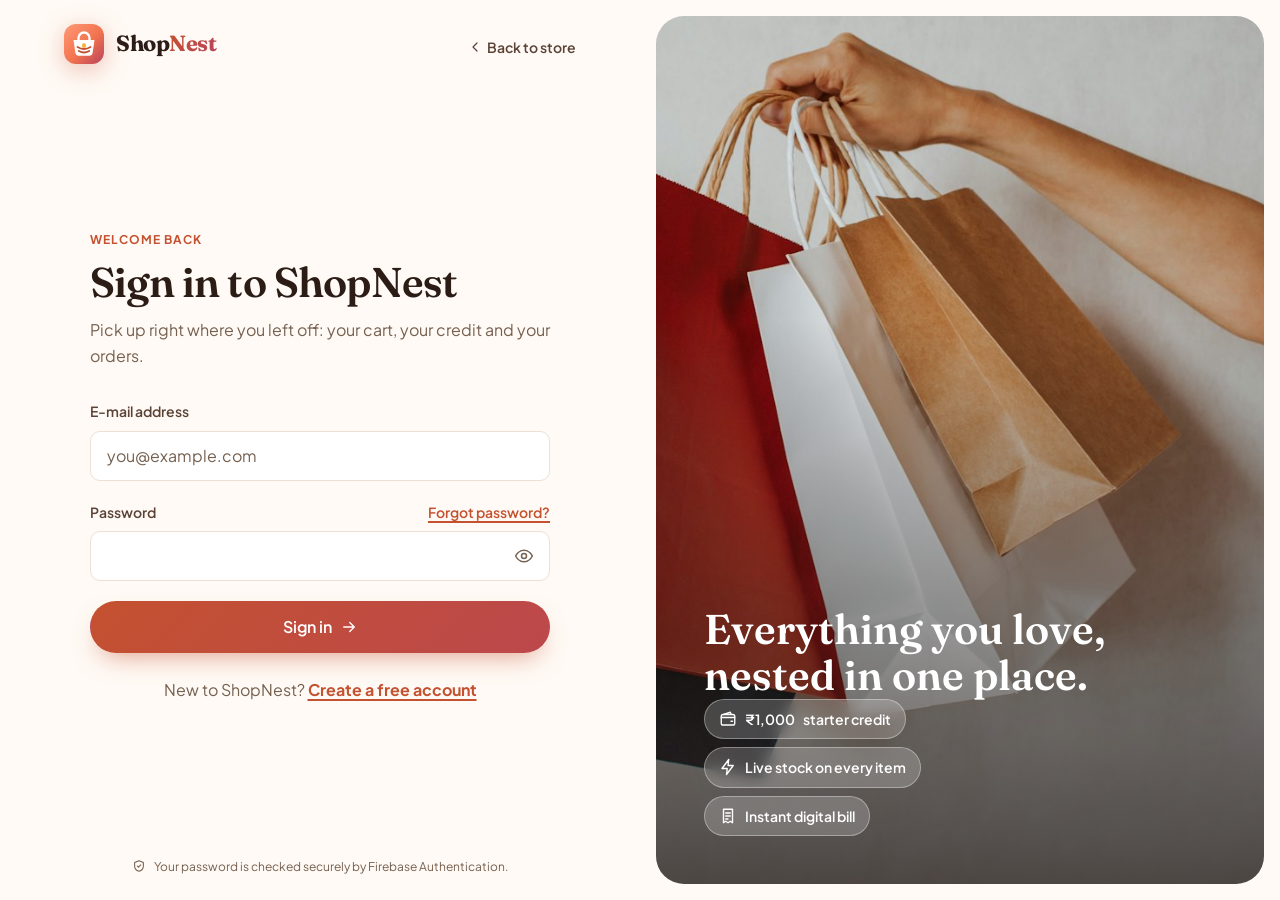
==== commit 687fa5a4: "Sign-in forms submit by POST so a failed script can never put a password in the address" ====
--- a/login.html
+++ b/login.html
@@ -32,7 +32,7 @@
         <p class="auth-sub">Pick up right where you left off: your cart, your credit and your orders.</p>
 
         <!-- novalidate: we show our own friendly messages (js/validation.js) -->
-        <form class="form-grid auth-form" id="login-form" novalidate>
+        <form class="form-grid auth-form" id="login-form" method="post" novalidate>
           <div class="field">
             <label class="field-label" for="login-email">E-mail address</label>
             <input class="input" id="login-email" name="email" type="email" inputmode="email"
--- a/css/components.css
+++ b/css/components.css
@@ -449,6 +449,155 @@
   min-height: 48px;
 }
 
+/* =========================== QUANTITY STEPPER (minus, number, plus) =========================== */
+.qty-stepper {
+  display: inline-flex;
+  align-items: center;
+  align-self: start;
+  border: 1.5px solid var(--color-border);
+  border-radius: var(--radius-pill);
+  background: var(--color-surface);
+}
+
+.qty-stepper__btn {
+  display: grid;
+  place-items: center;
+  width: 44px;
+  height: 44px;
+  border: 0;
+  border-radius: 50%;
+  background: none;
+  color: var(--color-text);
+  transition: background-color var(--dur) var(--ease-out), color var(--dur) var(--ease-out);
+}
+
+.qty-stepper__btn:hover:not([disabled]) {
+  background: var(--color-primary-soft);
+  color: var(--color-primary);
+}
+
+.qty-stepper__btn[disabled] {
+  color: var(--color-border-strong);
+  cursor: not-allowed;
+}
+
+.qty-stepper__input {
+  width: 3.2rem;
+  height: 44px;
+  border: 0;
+  background: none;
+  text-align: center;
+  font-weight: var(--fw-bold);
+  font-variant-numeric: tabular-nums;
+}
+
+.qty-stepper__input:focus-visible {
+  box-shadow: none;
+  outline: 2px solid var(--color-focus);
+  outline-offset: -4px;
+  border-radius: var(--radius-sm);
+}
+
+/* "In stock" / "Only 8 left" / "Sold out" with a coloured dot. */
+.availability {
+  display: inline-flex;
+  align-items: center;
+  gap: var(--space-2);
+  font-size: var(--fs-sm);
+  font-weight: var(--fw-semibold);
+}
+
+.availability__dot {
+  width: 9px;
+  height: 9px;
+  border-radius: 50%;
+  background: currentColor;
+}
+
+.availability--ok  { color: var(--color-success); }
+.availability--low { color: var(--color-warning); }
+.availability--out { color: var(--color-danger); }
+
+/* =========================== MINI STATS (small summary cards: admin pages and My orders) =========================== */
+.mini-stats {
+  display: grid;
+  grid-template-columns: repeat(4, minmax(0, 1fr));
+  gap: var(--space-4);
+}
+
+.mini-stat {
+  display: flex;
+  align-items: center;
+  gap: var(--space-3);
+  padding: var(--space-4) var(--space-5);
+  border: 1px solid var(--color-border);
+  border-radius: var(--radius-lg);
+  background: var(--color-surface);
+  box-shadow: var(--shadow-xs);
+}
+
+.mini-stat__icon {
+  display: grid;
+  place-items: center;
+  flex-shrink: 0;
+  width: 40px;
+  height: 40px;
+  border-radius: var(--radius-md);
+  background: linear-gradient(135deg, var(--tone-a), var(--tone-b));
+  color: var(--white);
+}
+
+.mini-stat__value {
+  font-family: var(--font-display);
+  font-size: var(--fs-lg);
+  font-weight: var(--fw-semibold);
+  line-height: 1.1;
+}
+
+.mini-stat__label {
+  font-size: var(--fs-xs);
+  color: var(--color-text-muted);
+}
+
+@media (max-width: 1100px) {
+  .mini-stats {
+    grid-template-columns: repeat(2, minmax(0, 1fr));
+  }
+}
+
+/* =========================== CREDIT BAR (credit used, admin + checkout + orders) =========================== */
+/* <progress> styled the same in every browser. */
+.credit-bar {
+  width: 100%;
+  height: 8px;
+  overflow: hidden;
+  border: 0;
+  border-radius: var(--radius-pill);
+  background: var(--color-muted-bg);
+  appearance: none;
+  -webkit-appearance: none;
+}
+
+.credit-bar::-webkit-progress-bar {
+  border-radius: var(--radius-pill);
+  background: var(--color-muted-bg);
+}
+
+.credit-bar::-webkit-progress-value {
+  border-radius: var(--radius-pill);
+  background: var(--color-accent);
+}
+
+.credit-bar::-moz-progress-bar {
+  border-radius: var(--radius-pill);
+  background: var(--color-accent);
+}
+
+.credit-bar--warn::-webkit-progress-value { background: var(--color-highlight); }
+.credit-bar--warn::-moz-progress-bar      { background: var(--color-highlight); }
+.credit-bar--full::-webkit-progress-value { background: var(--color-danger); }
+.credit-bar--full::-moz-progress-bar      { background: var(--color-danger); }
+
 /* =========================== CARDS =========================== */
 .card {
   background: var(--color-surface);
@@ -555,6 +704,39 @@
   background: var(--gradient-button);
   color: var(--color-text-inverse);
   box-shadow: var(--shadow-glow);
+}
+
+.chip__count {
+  padding: 1px 8px;
+  border-radius: var(--radius-pill);
+  background: var(--color-muted-bg);
+  font-size: var(--fs-xs);
+  font-weight: var(--fw-bold);
+  color: var(--color-text-muted);
+}
+
+.chip[aria-pressed="true"] .chip__count {
+  background: var(--white-a20);
+  color: var(--color-text-inverse);
+}
+
+/* On phones the chips scroll sideways in one row instead of wrapping to many lines. */
+@media (max-width: 700px) {
+  .chip-row--scroll {
+    flex-wrap: nowrap;
+    margin-inline: calc(var(--container-pad) * -1);
+    padding: var(--space-1) var(--container-pad) var(--space-2);
+    overflow-x: auto;
+    scrollbar-width: none;
+  }
+
+  .chip-row--scroll::-webkit-scrollbar {
+    display: none;
+  }
+
+  .chip-row--scroll .chip {
+    flex-shrink: 0;
+  }
 }
 
 /* =========================== CATEGORY TONES =========================== */
@@ -785,6 +967,48 @@
   color: var(--color-text-muted);
 }
 
+/* The title link stretches over the whole card, so the whole card is clickable.
+   One link per card keeps keyboard and screen-reader users from hearing the same link twice. */
+.product-card__link {
+  color: inherit;
+  text-decoration: none;
+}
+
+.product-card__link::after {
+  content: "";
+  position: absolute;
+  inset: 0;
+  z-index: 1;
+}
+
+.product-card__link:hover {
+  color: var(--color-primary);
+}
+
+/* The Add button sits above the stretched link, so it stays clickable. */
+.product-card__foot .btn {
+  position: relative;
+  z-index: 2;
+}
+
+.product-card:has(.product-card__link:focus-visible) {
+  box-shadow: var(--shadow-focus);
+}
+
+.product-card__link:focus-visible {
+  box-shadow: none;
+}
+
+.product-card__flag--low {
+  background: var(--color-warning-soft);
+  color: var(--color-warning);
+}
+
+.product-card__flag--out {
+  background: var(--color-text);
+  color: var(--color-text-inverse);
+}
+
 .product-card__title {
   font-family: var(--font-sans);
   font-size: var(--fs-base);
